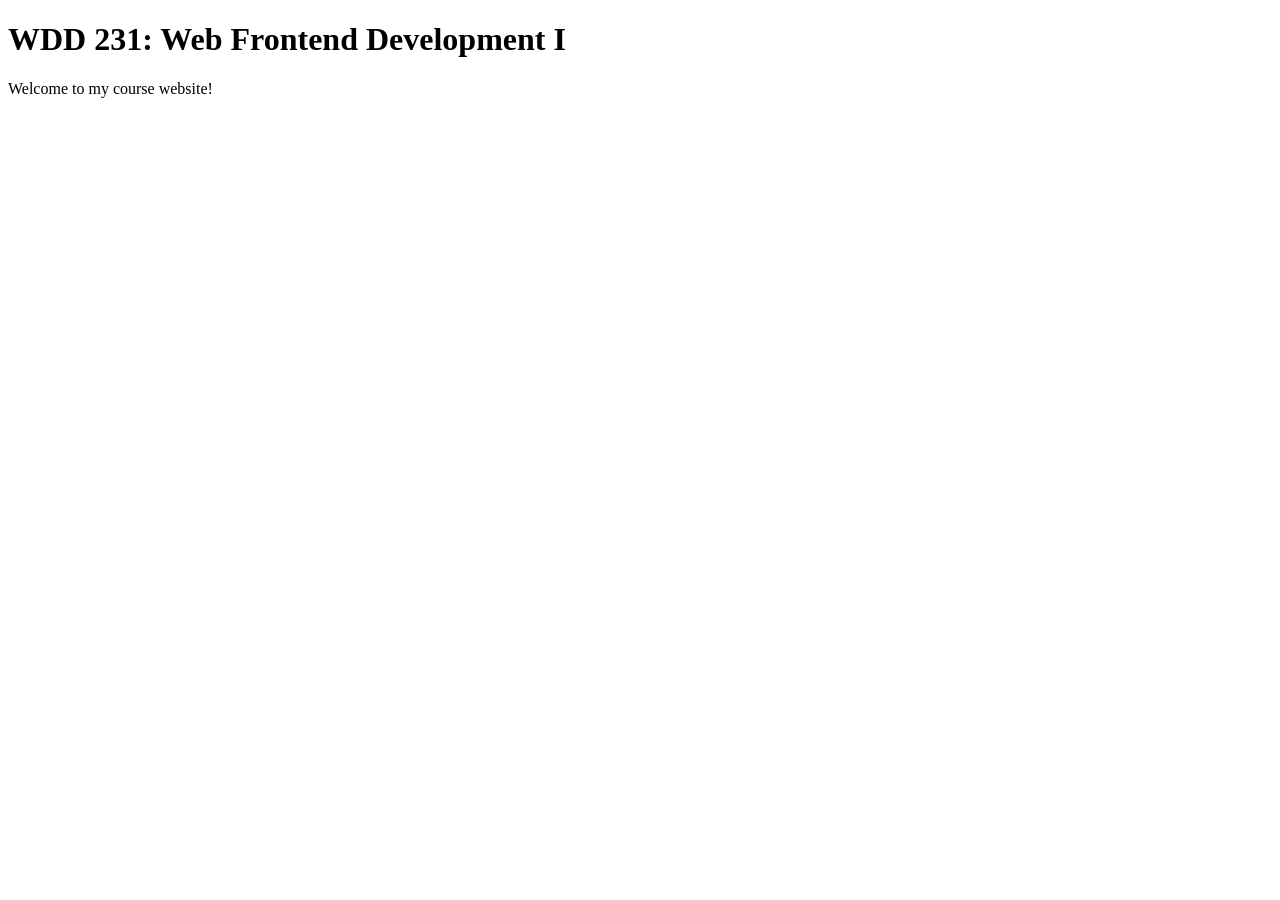
==== index.html @ d03c97d9 "Initial commit for WDD 231" ====
<!DOCTYPE html>
<html lang="en">
<head>
    <meta charset="UTF-8">
    <meta name="viewport" content="width=device-width, initial-scale=1.0">
    <title>WDD 231 - Web Frontend Development I</title>
</head>
<body>
    <h1>WDD 231: Web Frontend Development I</h1>
    <p>Welcome to my course website!</p>
</body>
</html>
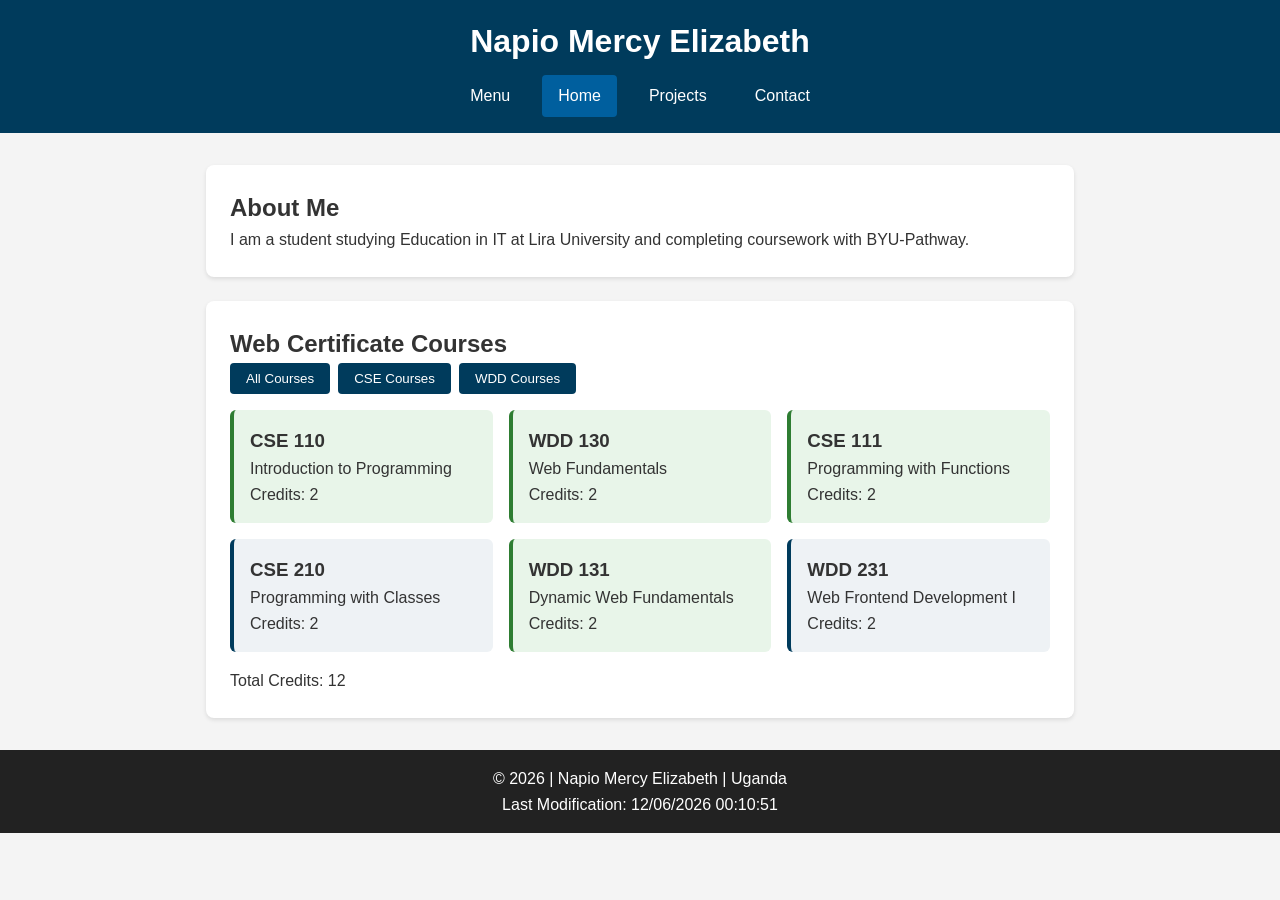
==== commit 711f73d0: "Home page set up" ====
--- a/index.html
+++ b/index.html
@@ -3,10 +3,39 @@
 <head>
     <meta charset="UTF-8">
     <meta name="viewport" content="width=device-width, initial-scale=1.0">
-    <title>WDD 231 - Web Frontend Development I</title>
+    <title>WDD 231 - Web Frontend Development I - Napio Mercy Elizabeth</title>
+    <link rel="stylesheet" href="styles/base.css">
+    <script src="scripts/index.js" defer></script>
 </head>
 <body>
-    <h1>WDD 231: Web Frontend Development I</h1>
-    <p>Welcome to my course website!</p>
+    <header>
+        <h1>Napio Mercy Elizabeth</h1>
+        <nav>
+            <a href="#" id="menu">Menu</a>
+            <a href="index.html" class="active">Home</a>
+            <a href="#">Projects</a>
+            <a href="#">Contact</a>
+        </nav>
+    </header>
+    <main>
+        <section class="card">
+            <h2>About Me</h2>
+            <p>I am a student studying Education in IT at Lira University and completing coursework with BYU-Pathway.</p>
+        </section>
+        <section class="card">
+            <h2>Web Certificate Courses</h2>
+            <div class="filter-buttons">
+                <button id="all">All Courses</button>
+                <button id="cse">CSE Courses</button>
+                <button id="wdd">WDD Courses</button>
+            </div>
+            <div id="course-list"></div>
+            <p id="total-credits"></p>
+        </section>
+    </main>
+    <footer>
+        <p>&copy; <span id="currentyear"></span> | Napio Mercy Elizabeth | Uganda</p>
+        <p id="lastModified"></p>
+    </footer>
 </body>
 </html>
--- a/styles/base.css
+++ b/styles/base.css
@@ -0,0 +1,80 @@
+* {
+    box-sizing: border-box;
+    margin: 0;
+    padding: 0;
+}
+body {
+    font-family: Arial, sans-serif;
+    line-height: 1.6;
+    background-color: #f4f4f4;
+    color: #333;
+}
+header {
+    background: #003b5c;
+    color: white;
+    padding: 1rem;
+    text-align: center;
+}
+nav {
+    display: flex;
+    justify-content: center;
+    gap: 1rem;
+    margin-top: 0.5rem;
+}
+nav a {
+    color: white;
+    text-decoration: none;
+    padding: 0.5rem 1rem;
+}
+nav a.active, nav a:hover {
+    background: #005f9e;
+    border-radius: 4px;
+}
+main {
+    max-width: 900px;
+    margin: 2rem auto;
+    padding: 0 1rem;
+}
+.card {
+    background: white;
+    padding: 1.5rem;
+    margin-bottom: 1.5rem;
+    border-radius: 8px;
+    box-shadow: 0 2px 4px rgba(0,0,0,0.1);
+}
+.filter-buttons {
+    display: flex;
+    gap: 0.5rem;
+    margin-bottom: 1rem;
+}
+.filter-buttons button {
+    padding: 0.5rem 1rem;
+    cursor: pointer;
+    background: #003b5c;
+    color: white;
+    border: none;
+    border-radius: 4px;
+}
+#course-list {
+    display: grid;
+    grid-template-columns: repeat(auto-fit, minmax(200px, 1fr));
+    gap: 1rem;
+    margin-bottom: 1rem;
+}
+.course-card {
+    background: #eef2f5;
+    padding: 1rem;
+    border-radius: 6px;
+    border-left: 4px solid #003b5c;
+}
+.course-card.completed {
+    border-left-color: #2e7d32;
+    background: #e8f5e9;
+}
+footer {
+    text-align: center;
+    padding: 1rem;
+    background: #222;
+    color: white;
+    margin-top: 2rem;
+}
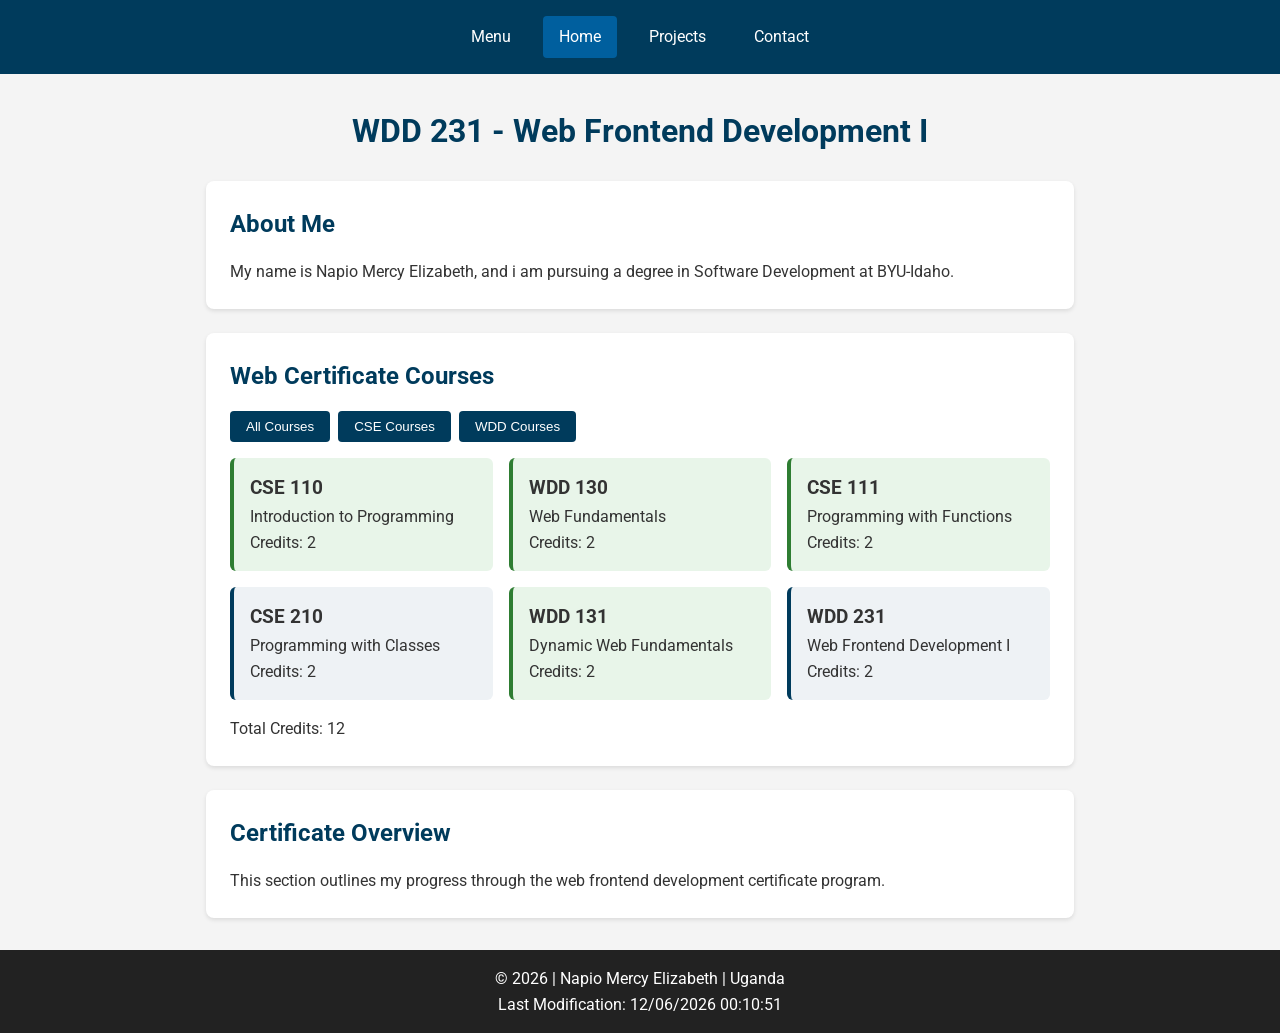
==== commit fd37430c: "Home page setup" ====
--- a/index.html
+++ b/index.html
@@ -4,12 +4,22 @@
     <meta charset="UTF-8">
     <meta name="viewport" content="width=device-width, initial-scale=1.0">
     <title>WDD 231 - Web Frontend Development I - Napio Mercy Elizabeth</title>
+    <meta name="description" content="WDD 231 Course Home Page for Napio Mercy Elizabeth showcasing web development projects and coursework.">
+    <meta name="author" content="Napio Mercy Elizabeth">
+    
+    <!-- Google Fonts -->
+    <link rel="preconnect" href="https://fonts.googleapis.com">
+    <link rel="preconnect" href="https://fonts.gstatic.com" crossorigin>
+    <link href="https://fonts.googleapis.com/css2?family=Roboto:wght@400;700&display=swap" rel="stylesheet">
+    
+    <!-- CSS Stylesheets (Expected 2 files) -->
     <link rel="stylesheet" href="styles/base.css">
+    <link rel="stylesheet" href="styles/larger.css">
+    
     <script src="scripts/index.js" defer></script>
 </head>
 <body>
     <header>
-        <h1>Napio Mercy Elizabeth</h1>
         <nav>
             <a href="#" id="menu">Menu</a>
             <a href="index.html" class="active">Home</a>
@@ -17,11 +27,15 @@
             <a href="#">Contact</a>
         </nav>
     </header>
+    
     <main>
+        <h1>WDD 231 - Web Frontend Development I</h1>
+        
         <section class="card">
             <h2>About Me</h2>
-            <p>I am a student studying Education in IT at Lira University and completing coursework with BYU-Pathway.</p>
+            <p>My name is Napio Mercy Elizabeth, and i am pursuing a degree in Software Development at BYU-Idaho.</p>
         </section>
+        
         <section class="card">
             <h2>Web Certificate Courses</h2>
             <div class="filter-buttons">
@@ -32,7 +46,13 @@
             <div id="course-list"></div>
             <p id="total-credits"></p>
         </section>
+
+        <section class="card">
+            <h2>Certificate Overview</h2>
+            <p>This section outlines my progress through the web frontend development certificate program.</p>
+        </section>
     </main>
+    
     <footer>
         <p>&copy; <span id="currentyear"></span> | Napio Mercy Elizabeth | Uganda</p>
         <p id="lastModified"></p>
--- a/styles/base.css
+++ b/styles/base.css
@@ -4,7 +4,7 @@
     padding: 0;
 }
 body {
-    font-family: Arial, sans-serif;
+    font-family: 'Roboto', Arial, sans-serif;
     line-height: 1.6;
     background-color: #f4f4f4;
     color: #333;
@@ -19,7 +19,6 @@
     display: flex;
     justify-content: center;
     gap: 1rem;
-    margin-top: 0.5rem;
 }
 nav a {
     color: white;
@@ -35,12 +34,21 @@
     margin: 2rem auto;
     padding: 0 1rem;
 }
+main h1 {
+    text-align: center;
+    margin-bottom: 1.5rem;
+    color: #003b5c;
+}
 .card {
     background: white;
     padding: 1.5rem;
     margin-bottom: 1.5rem;
     border-radius: 8px;
     box-shadow: 0 2px 4px rgba(0,0,0,0.1);
+}
+.card h2 {
+    margin-bottom: 1rem;
+    color: #003b5c;
 }
 .filter-buttons {
     display: flex;
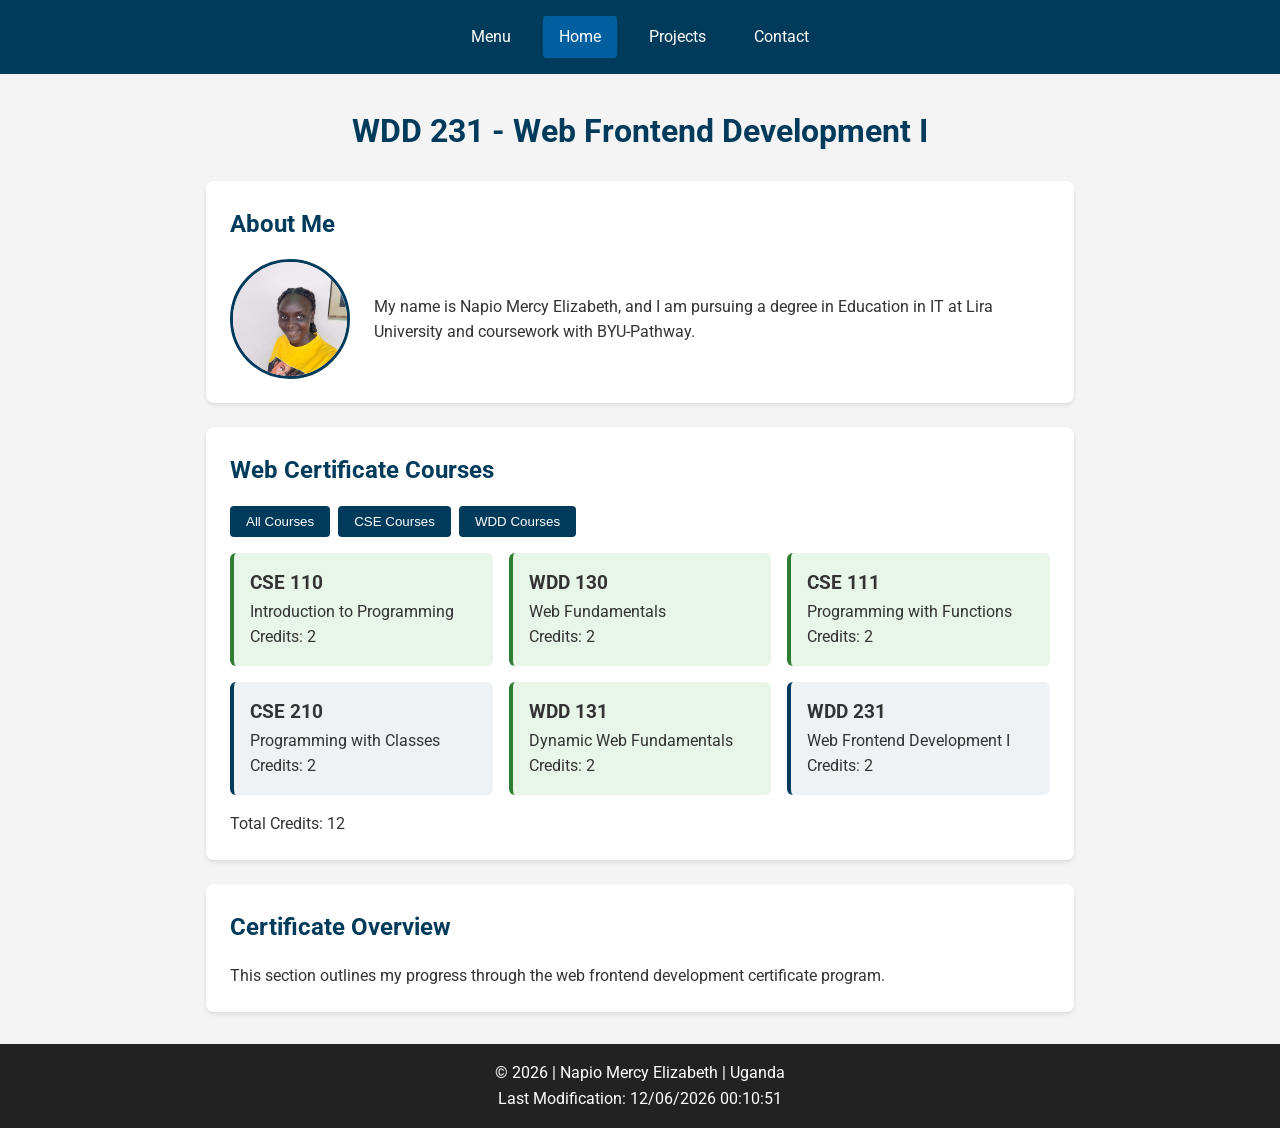
==== commit c873d3d9: "Home page setup" ====
--- a/index.html
+++ b/index.html
@@ -12,7 +12,7 @@
     <link rel="preconnect" href="https://fonts.gstatic.com" crossorigin>
     <link href="https://fonts.googleapis.com/css2?family=Roboto:wght@400;700&display=swap" rel="stylesheet">
     
-    <!-- CSS Stylesheets (Expected 2 files) -->
+    <!-- CSS Stylesheets -->
     <link rel="stylesheet" href="styles/base.css">
     <link rel="stylesheet" href="styles/larger.css">
     
@@ -33,7 +33,10 @@
         
         <section class="card">
             <h2>About Me</h2>
-            <p>My name is Napio Mercy Elizabeth, and i am pursuing a degree in Software Development at BYU-Idaho.</p>
+            <div class="profile-content">
+                <img src="images/profile.jpg" alt="Portrait of Napio Mercy Elizabeth" class="profile-img">
+                <p>My name is Napio Mercy Elizabeth, and I am pursuing a degree in Education in IT at Lira University and coursework with BYU-Pathway.</p>
+            </div>
         </section>
         
         <section class="card">
--- a/styles/base.css
+++ b/styles/base.css
@@ -3,42 +3,50 @@
     margin: 0;
     padding: 0;
 }
+
 body {
     font-family: 'Roboto', Arial, sans-serif;
     line-height: 1.6;
     background-color: #f4f4f4;
     color: #333;
 }
+
 header {
     background: #003b5c;
     color: white;
     padding: 1rem;
     text-align: center;
 }
+
 nav {
     display: flex;
     justify-content: center;
     gap: 1rem;
 }
+
 nav a {
     color: white;
     text-decoration: none;
     padding: 0.5rem 1rem;
 }
+
 nav a.active, nav a:hover {
     background: #005f9e;
     border-radius: 4px;
 }
+
 main {
     max-width: 900px;
     margin: 2rem auto;
     padding: 0 1rem;
 }
+
 main h1 {
     text-align: center;
     margin-bottom: 1.5rem;
     color: #003b5c;
 }
+
 .card {
     background: white;
     padding: 1.5rem;
@@ -46,15 +54,34 @@
     border-radius: 8px;
     box-shadow: 0 2px 4px rgba(0,0,0,0.1);
 }
+
 .card h2 {
     margin-bottom: 1rem;
     color: #003b5c;
 }
+
+/* Profile Picture Layout & Styling */
+.profile-content {
+    display: flex;
+    align-items: center;
+    gap: 1.5rem;
+}
+
+.profile-img {
+    width: 120px;
+    height: 120px;
+    object-fit: cover;
+    border-radius: 50%;
+    border: 3px solid #003b5c;
+    flex-shrink: 0;
+}
+
 .filter-buttons {
     display: flex;
     gap: 0.5rem;
     margin-bottom: 1rem;
 }
+
 .filter-buttons button {
     padding: 0.5rem 1rem;
     cursor: pointer;
@@ -63,22 +90,26 @@
     border: none;
     border-radius: 4px;
 }
+
 #course-list {
     display: grid;
     grid-template-columns: repeat(auto-fit, minmax(200px, 1fr));
     gap: 1rem;
     margin-bottom: 1rem;
 }
+
 .course-card {
     background: #eef2f5;
     padding: 1rem;
     border-radius: 6px;
     border-left: 4px solid #003b5c;
 }
+
 .course-card.completed {
     border-left-color: #2e7d32;
     background: #e8f5e9;
 }
+
 footer {
     text-align: center;
     padding: 1rem;
